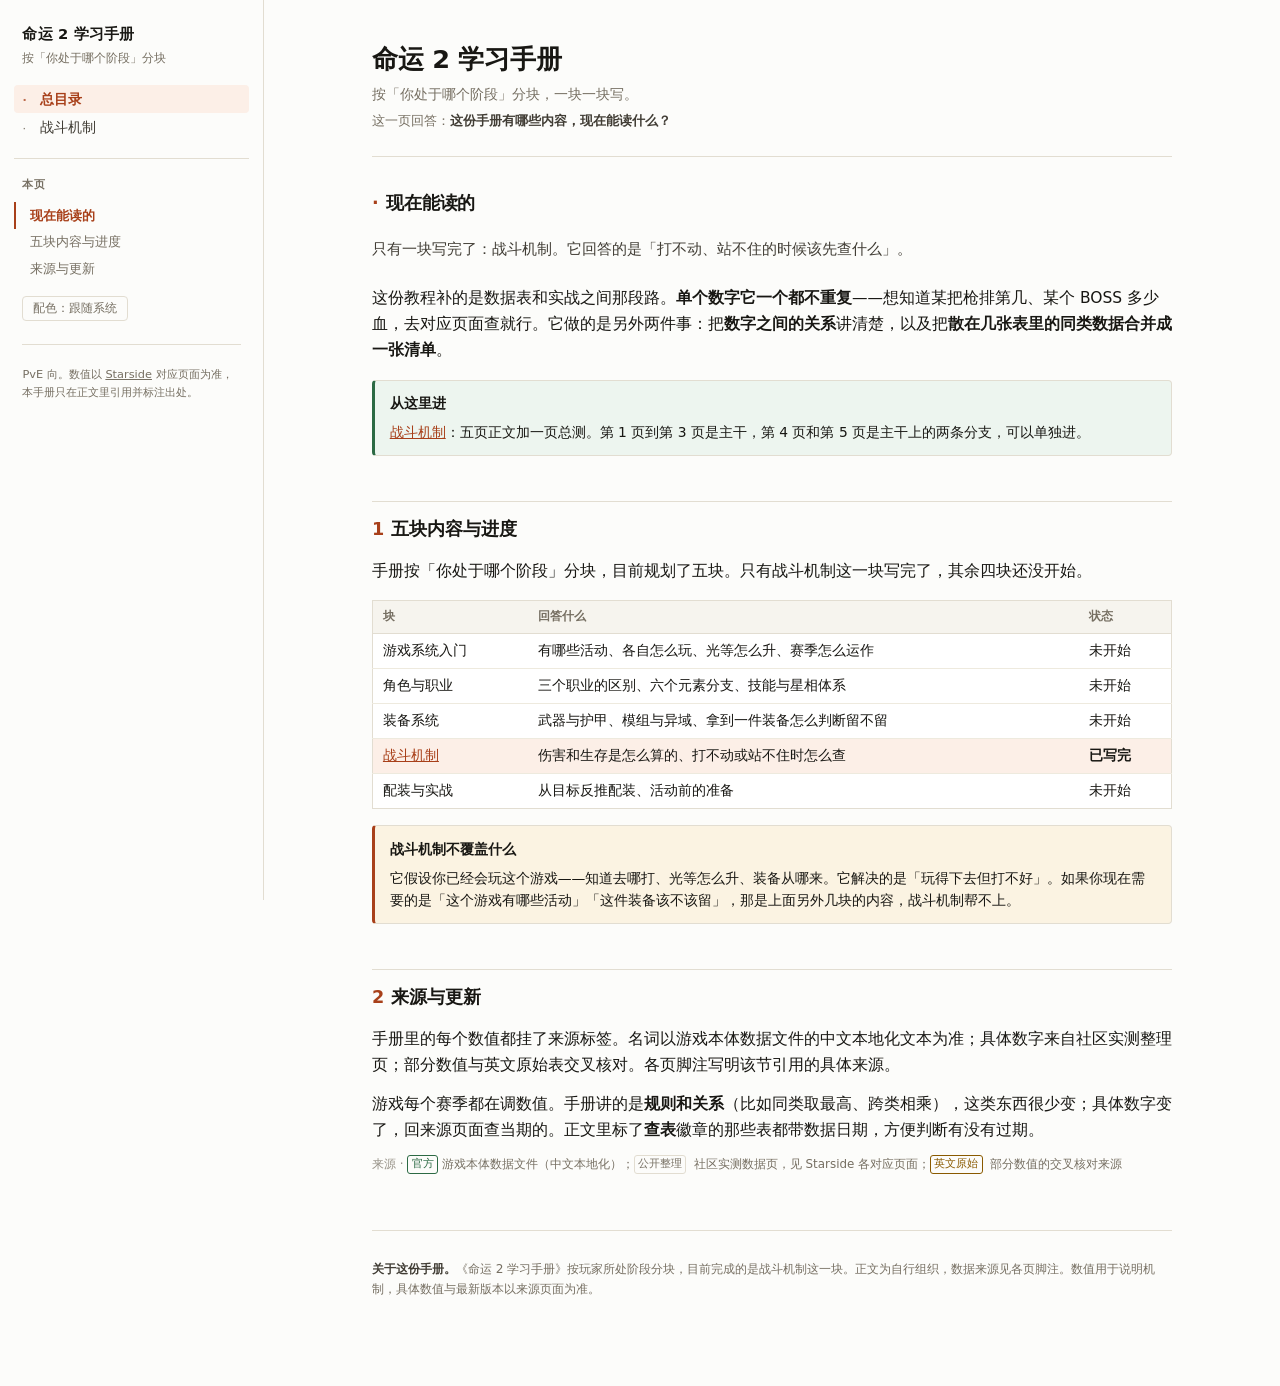
==== index.html @ 8d1170c8 "init: 命运 2 学习手册，总目录入口 + 战斗机制教程 - 机制教程/：从 d2-tools 攻略目录迁入，五页正文加一页总测 - index.html：总目录入口页，列出五块内容与进度 - R" ====
<!DOCTYPE html>
<html lang="zh-CN" data-theme="auto">
<head>
<meta charset="utf-8">
<meta name="viewport" content="width=device-width, initial-scale=1">
<title>命运 2 学习手册</title>
<meta name="description" content="《命运 2 学习手册》总目录。按「你处于哪个阶段」分成五块，目前写完的是战斗机制。PvE 向。">
<link rel="stylesheet" href="机制教程/assets/style.css">
</head>
<body data-page="home">

<button class="nav-toggle" id="navtoggle" aria-expanded="false">目录</button>

<aside id="side">
  <a class="brand" href="index.html">命运 2 学习手册</a>
  <p class="brand-sub">按「你处于哪个阶段」分块</p>

  <nav class="g-nav">
    <a href="index.html" data-key="home"><span class="k">·</span>总目录</a>
    <a href="机制教程/index.html"><span class="k">·</span>战斗机制</a>
  </nav>

  <nav class="l-nav">
    <p class="l-title">本页</p>
    <a href="#s0">现在能读的</a>
    <a href="#s1">五块内容与进度</a>
    <a href="#s2">来源与更新</a>
  </nav>

  <button class="theme-btn" id="theme">配色</button>

  <div class="side-foot">
    <p>PvE 向。数值以 <a href="https://starside.work/index.html" target="_blank" rel="noopener">Starside</a> 对应页面为准，本手册只在正文里引用并标注出处。</p>
  </div>
</aside>

<main>
<article>

<h1>命运 2 学习手册</h1>
<p class="subtitle">按「你处于哪个阶段」分块，一块一块写。</p>
<p class="page-ask">这一页回答：<b>这份手册有哪些内容，现在能读什么？</b></p>

<h2 id="s0"><span class="n">·</span>现在能读的</h2>

<p class="lead">只有一块写完了：战斗机制。它回答的是「打不动、站不住的时候该先查什么」。</p>

<p>这份教程补的是数据表和实战之间那段路。<strong>单个数字它一个都不重复</strong>——想知道某把枪排第几、某个 BOSS 多少血，去对应页面查就行。它做的是另外两件事：把<strong>数字之间的关系</strong>讲清楚，以及把<strong>散在几张表里的同类数据合并成一张清单</strong>。</p>

<div class="note ok">
  <span class="h">从这里进</span>
  <p><a href="机制教程/index.html">战斗机制</a>：五页正文加一页总测。第 1 页到第 3 页是主干，第 4 页和第 5 页是主干上的两条分支，可以单独进。</p>
</div>

<h2 id="s1"><span class="n">1</span>五块内容与进度</h2>

<p>手册按「你处于哪个阶段」分块，目前规划了五块。只有战斗机制这一块写完了，其余四块还没开始。</p>

<table>
  <thead>
    <tr><th>块</th><th>回答什么</th><th>状态</th></tr>
  </thead>
  <tbody>
    <tr><td>游戏系统入门</td><td>有哪些活动、各自怎么玩、光等怎么升、赛季怎么运作</td><td>未开始</td></tr>
    <tr><td>角色与职业</td><td>三个职业的区别、六个元素分支、技能与星相体系</td><td>未开始</td></tr>
    <tr><td>装备系统</td><td>武器与护甲、模组与异域、拿到一件装备怎么判断留不留</td><td>未开始</td></tr>
    <tr class="hi"><td><a href="机制教程/index.html">战斗机制</a></td><td>伤害和生存是怎么算的、打不动或站不住时怎么查</td><td><b>已写完</b></td></tr>
    <tr><td>配装与实战</td><td>从目标反推配装、活动前的准备</td><td>未开始</td></tr>
  </tbody>
</table>

<div class="note warn">
  <span class="h">战斗机制不覆盖什么</span>
  <p>它假设你已经会玩这个游戏——知道去哪打、光等怎么升、装备从哪来。它解决的是「玩得下去但打不好」。如果你现在需要的是「这个游戏有哪些活动」「这件装备该不该留」，那是上面另外几块的内容，战斗机制帮不上。</p>
</div>

<h2 id="s2"><span class="n">2</span>来源与更新</h2>

<p>手册里的每个数值都挂了来源标签。名词以游戏本体数据文件的中文本地化文本为准；具体数字来自社区实测整理页；部分数值与英文原始表交叉核对。各页脚注写明该节引用的具体来源。</p>

<p>游戏每个赛季都在调数值。手册讲的是<strong>规则和关系</strong>（比如同类取最高、跨类相乘），这类东西很少变；具体数字变了，回来源页面查当期的。正文里标了<strong>查表</strong>徽章的那些表都带数据日期，方便判断有没有过期。</p>

<span class="src"><span class="t m">官方</span>游戏本体数据文件（中文本地化）；<span class="t">公开整理</span> 社区实测数据页，见 Starside 各对应页面；<span class="t a">英文原始</span> 部分数值的交叉核对来源</span>

<div class="foot">
  <p><strong>关于这份手册。</strong>《命运 2 学习手册》按玩家所处阶段分块，目前完成的是战斗机制这一块。正文为自行组织，数据来源见各页脚注。数值用于说明机制，具体数值与最新版本以来源页面为准。</p>
</div>

</article>
</main>

<script src="机制教程/assets/nav.js"></script>
</body>
</html>
---- 机制教程/assets/style.css ----
/* ============================================================
   D2 机制教程 · 共享样式
   浅色工具书风，默认跟随系统配色，可手动切换。
   零外部依赖：无 web font、无 CDN、无图标库。
   ============================================================ */

:root{
  --bg:#fcfcfa;
  --panel:#ffffff;
  --fg:#181713;
  --fg2:#413d35;
  --muted:#766f62;
  --line:#e2ddd1;
  --line2:#eeeade;
  --soft:#f6f4ee;
  --accent:#a8401a;
  --accent-bg:#fcefe7;
  --ok:#2c6a44;
  --ok-bg:#edf5ef;
  --warn:#8a5a00;
  --warn-bg:#fbf3e2;
  --mark:#fdf3cd;
  --shadow:0 1px 2px rgba(24,23,19,.05);
  --side:264px;
  /* 元素色点：只做辅助识别，文字始终写出元素名 */
  --el-void:#8a5cc4;
  --el-solar:#c9641c;
  --el-arc:#3b82c4;
  --el-stasis:#3f9aa8;
  --el-strand:#4f8f3f;
  --el-prism:#a0528f;
  --el-kinetic:#8a8378;
  --el-dual:#7a7f8a;
}

:root[data-theme="dark"]{
  --bg:#121211;
  --panel:#191917;
  --fg:#e9e5db;
  --fg2:#c9c3b6;
  --muted:#948c7e;
  --line:#2c2925;
  --line2:#232120;
  --soft:#1e1d1a;
  --accent:#ec8a5c;
  --accent-bg:#2a1c14;
  --ok:#7cba94;
  --ok-bg:#16231b;
  --warn:#d8ab5c;
  --warn-bg:#241d10;
  --mark:#3a3117;
  --shadow:none;
  --el-void:#b18ae0;
  --el-solar:#e08a48;
  --el-arc:#6aa9e0;
  --el-stasis:#6cc0cc;
  --el-strand:#8cc274;
  --el-prism:#cf86bd;
  --el-kinetic:#a8a094;
  --el-dual:#9aa0ac;
}

@media (prefers-color-scheme:dark){
  :root[data-theme="auto"]{
    --bg:#121211;
    --panel:#191917;
    --fg:#e9e5db;
    --fg2:#c9c3b6;
    --muted:#948c7e;
    --line:#2c2925;
    --line2:#232120;
    --soft:#1e1d1a;
    --accent:#ec8a5c;
    --accent-bg:#2a1c14;
    --ok:#7cba94;
    --ok-bg:#16231b;
    --warn:#d8ab5c;
    --warn-bg:#241d10;
    --mark:#3a3117;
    --shadow:none;
    --el-void:#b18ae0;
    --el-solar:#e08a48;
    --el-arc:#6aa9e0;
    --el-stasis:#6cc0cc;
    --el-strand:#8cc274;
    --el-prism:#cf86bd;
    --el-kinetic:#a8a094;
    --el-dual:#9aa0ac;
  }
}

*{box-sizing:border-box}

html{
  scroll-behavior:smooth;
  scroll-padding-top:1.4rem;
  /* 关掉手机横屏时的自动放大，否则字号和布局会跟着跳 */
  -webkit-text-size-adjust:100%;
  text-size-adjust:100%;
}

body{
  margin:0;
  background:var(--bg);
  color:var(--fg);
  font:15.5px/1.68 -apple-system,BlinkMacSystemFont,"PingFang SC","Hiragino Sans GB",
       "Microsoft YaHei","Noto Sans CJK SC",system-ui,sans-serif;
  display:flex;
  align-items:flex-start;
  -webkit-font-smoothing:antialiased;
}

/* ============================================================
   侧栏
   ============================================================ */

aside{
  flex:0 0 var(--side);
  width:var(--side);
  height:100vh;
  position:sticky;
  top:0;
  overflow-y:auto;
  overscroll-behavior:contain;
  border-right:1px solid var(--line);
  padding:1.4rem .9rem 2.5rem;
  background:var(--bg);
}

.brand{
  display:block;
  font-weight:700;
  font-size:.92rem;
  letter-spacing:.01em;
  margin:0 0 .18rem .5rem;
  color:var(--fg);
  text-decoration:none;
}
.brand:hover{color:var(--accent)}
.brand-sub{
  font-size:.72rem;
  color:var(--muted);
  margin:0 0 1.1rem .5rem;
  line-height:1.5;
}

/* --- 全局页导航 --- */
.g-nav{
  margin:0 0 1.1rem;
  padding:0 0 1rem;
  border-bottom:1px solid var(--line);
}
.g-nav a{
  display:flex;
  align-items:baseline;
  gap:.5rem;
  padding:.3rem .5rem;
  border-radius:4px;
  color:var(--fg2);
  text-decoration:none;
  font-size:.845rem;
  line-height:1.4;
}
.g-nav a .k{
  flex:0 0 auto;
  font-size:.7rem;
  color:var(--muted);
  font-variant-numeric:tabular-nums;
  min-width:.9em;
}
.g-nav a:hover{background:var(--soft);color:var(--fg)}
.g-nav a.on{background:var(--accent-bg);color:var(--accent);font-weight:600}
.g-nav a.on .k{color:var(--accent);opacity:.75}

/* --- 当前页锚点 --- */
.l-nav{margin:0}
.l-nav .l-title{
  font-size:.7rem;
  letter-spacing:.09em;
  color:var(--muted);
  font-weight:600;
  margin:0 .5rem .45rem;
}
.l-nav a{
  display:block;
  padding:.26rem .5rem .26rem .85rem;
  border-left:2px solid transparent;
  color:var(--muted);
  text-decoration:none;
  font-size:.8rem;
  line-height:1.42;
}
.l-nav a:hover{color:var(--fg);background:var(--soft)}
.l-nav a.on{
  color:var(--accent);
  border-left-color:var(--accent);
  font-weight:600;
}

.side-foot{
  margin:1.4rem .5rem 0;
  padding-top:.9rem;
  border-top:1px solid var(--line);
  font-size:.71rem;
  color:var(--muted);
  line-height:1.65;
}
.side-foot p{margin:.35rem 0}
.side-foot a{color:var(--muted)}
.side-foot a:hover{color:var(--accent)}

.theme-btn{
  margin:.9rem .5rem 0;
  background:none;
  border:1px solid var(--line);
  color:var(--muted);
  border-radius:4px;
  padding:.25rem .6rem;
  font-size:.73rem;
  cursor:pointer;
  font-family:inherit;
}
.theme-btn:hover{color:var(--fg);border-color:var(--muted)}

/* 移动端抽屉按钮 */
.nav-toggle{
  display:none;
  position:fixed;
  top:.7rem;
  left:.7rem;
  z-index:30;
  background:var(--panel);
  border:1px solid var(--line);
  border-radius:4px;
  color:var(--fg2);
  padding:.32rem .7rem;
  font-size:.8rem;
  font-family:inherit;
  cursor:pointer;
  box-shadow:var(--shadow);
}

/* ============================================================
   正文
   ============================================================ */

main{
  flex:1 1 auto;
  min-width:0;
  padding:2.6rem 3rem 5rem;
}
article{max-width:800px;margin:0 auto}

h1{
  font-size:1.6rem;
  line-height:1.35;
  margin:0 0 .45rem;
  letter-spacing:-.01em;
}
.subtitle{
  color:var(--muted);
  font-size:.9rem;
  margin:0 0 .2rem;
  line-height:1.6;
}
.page-ask{
  font-size:.82rem;
  color:var(--muted);
  margin:0 0 2rem;
  padding-bottom:1.5rem;
  border-bottom:1px solid var(--line);
}
.page-ask b{color:var(--fg2);font-weight:600}

/* 正文里的开场段：比正文稍大、稍深，用来交代这一页在讲什么 */
.lead{
  font-size:.95rem;
  color:var(--fg2);
  line-height:1.75;
  margin:1.1rem 0 1.4rem;
}

h2{
  font-size:1.1rem;
  margin:2.8rem 0 .8rem;
  padding-top:.85rem;
  border-top:1px solid var(--line);
  letter-spacing:-.005em;
}
h2:first-of-type{border-top:0;padding-top:0;margin-top:1.6rem}
h2 .n{
  color:var(--accent);
  font-variant-numeric:tabular-nums;
  margin-right:.45rem;
}
h3{font-size:.95rem;margin:1.6rem 0 .45rem}

p{margin:.8rem 0}
ul,ol{padding-left:1.3rem;margin:.8rem 0}
li{margin:.28rem 0}
strong{font-weight:650}
em{font-style:normal;background:var(--mark);padding:0 .15em;border-radius:2px}

code{
  background:var(--soft);
  border-radius:3px;
  padding:.08em .35em;
  font-size:.87em;
  font-family:ui-monospace,SFMono-Regular,"SF Mono",Menlo,Consolas,monospace;
}
a{color:var(--accent)}
a:hover{text-decoration-thickness:2px}

/* --- 一句话结论 --- */
.oneline{
  background:var(--accent-bg);
  border-left:3px solid var(--accent);
  padding:.7rem .95rem;
  margin:1rem 0;
  border-radius:0 4px 4px 0;
}
.oneline p{margin:0}
.oneline .tag{
  display:block;
  font-size:.68rem;
  letter-spacing:.1em;
  color:var(--accent);
  font-weight:700;
  margin-bottom:.22rem;
}

/* --- 表格 --- */
table{
  width:100%;
  border-collapse:collapse;
  margin:1rem 0;
  font-size:.855rem;
  background:var(--panel);
  border:1px solid var(--line);
}
th,td{
  padding:.42rem .62rem;
  text-align:left;
  border-bottom:1px solid var(--line2);
  vertical-align:top;
  line-height:1.5;
}
thead th{
  font-weight:600;
  background:var(--soft);
  font-size:.775rem;
  color:var(--muted);
  border-bottom:1px solid var(--line);
  white-space:nowrap;
}
tbody tr:last-child td{border-bottom:0}
td.num,th.num{font-variant-numeric:tabular-nums;white-space:nowrap;text-align:right}
tbody tr.hi td{background:var(--accent-bg)}
table caption{
  caption-side:top;
  text-align:left;
  font-size:.76rem;
  color:var(--muted);
  padding:0 0 .35rem;
}
.tbl-wrap{overflow-x:auto;margin:1rem 0}
.tbl-wrap table{margin:0;min-width:100%}

/* --- 表内通用零件：类别徽章、来源标签、俗称、时长、小字 --- */
/* 这套零件在所有表里长一个样，不限于查表；查表专属的只有 caption 与分组行。 */
/* --- 查表：会随版本过期的数据表，标数据日期 --- */
table.lookup caption{
  caption-side:top;
  text-align:left;
  font-size:.73rem;
  color:var(--muted);
  padding:0 .1rem .45rem;
  line-height:1.5;
}
table.lookup caption b{
  display:inline-block;
  border:1px solid var(--line);
  border-radius:3px;
  padding:0 .35em;
  margin-right:.45em;
  font-size:.7rem;
  font-weight:600;
  color:var(--fg2);
  vertical-align:1px;
}
table.lookup tr.grp td{
  padding:.3rem .62rem;
  background:var(--soft);
  border-top:1px solid var(--line);
  border-bottom:1px solid var(--line);
  font-size:.74rem;
  font-weight:600;
  color:var(--fg2);
}
table.lookup tbody tr.grp:first-child td{border-top:0}
table .sub{
  display:block;
  margin-top:.1rem;
  font-size:.7rem;
  font-weight:400;
  color:var(--muted);
  line-height:1.45;
}
table .b{
  display:inline-block;
  margin-left:.4em;
  padding:0 .32em;
  border:1px solid var(--line);
  border-radius:3px;
  font-size:.66rem;
  font-weight:400;
  color:var(--muted);
  vertical-align:1px;
  white-space:nowrap;
}
table .b.one{color:var(--accent);border-color:var(--accent)}
table .b.mul{color:var(--ok);border-color:var(--ok)}
table .b.unk{color:var(--muted);border-style:dashed}
/* 徽章单独占一格时（类别列）不需要左边距 */
table td>.b:first-child{margin-left:0}
/* 玩家俗称：放在正式名称后面，检索时按俗称找也能对得上 */
table .aka{
  margin-left:.3em;
  font-size:.7rem;
  font-weight:400;
  color:var(--muted);
}
/* 来源标签：职业 / 元素 / 位置，放在名称下面的小字最前面 */
table .tg{
  display:inline-block;
  margin-right:.3em;
  padding:0 .34em;
  border:1px solid var(--line);
  border-radius:3px;
  font-size:.66rem;
  line-height:1.5;
  color:var(--fg2);
  white-space:nowrap;
}
table .tg i{
  display:inline-block;
  width:6px;
  height:6px;
  margin-right:.3em;
  border-radius:50%;
  vertical-align:1px;
}
.el-void{background:var(--el-void)}
.el-solar{background:var(--el-solar)}
.el-arc{background:var(--el-arc)}
.el-stasis{background:var(--el-stasis)}
.el-strand{background:var(--el-strand)}
.el-prism{background:var(--el-prism)}
.el-kinetic{background:var(--el-kinetic)}
.el-dual{background:var(--el-dual)}
/* 时长：清单每行都从它开头，扫一列就能比出生效时间 */
table .dur{color:var(--fg2);font-weight:600;}
/* 二级分组：一级组内再按职业或来源类型分开 */
table.lookup tr.grp2 td{
  padding:.28rem .62rem .28rem 1.05rem;
  background:transparent;
  border-top:1px solid var(--line2);
  font-size:.71rem;
  font-weight:600;
  color:var(--fg2);
}
table.lookup tr.grp2 td::before{content:"▸ ";color:var(--accent);opacity:.65}
/* 生存手段清单用同一套方框标手段类型 */
table .b.dr{color:var(--accent);border-color:var(--accent)}
table .b.hp{color:var(--ok);border-color:var(--ok)}
table .b.sh{color:var(--warn);border-color:var(--warn)}
table .b.at{color:var(--muted);border-color:var(--muted)}
/* 侧栏里标出哪几节是查表 */
.l-nav a.chk{color:var(--fg2)}
.l-nav a.chk::after{
  content:"查";
  display:inline-block;
  margin-left:.4em;
  padding:0 .28em;
  border:1px solid var(--line);
  border-radius:3px;
  font-size:.64rem;
  color:var(--muted);
  vertical-align:1px;
}

/* --- 条形图（纯 CSS） --- */
.bar{
  height:9px;
  background:var(--soft);
  border-radius:3px;
  overflow:hidden;
  min-width:70px;
}
.bar>span{
  display:block;
  height:100%;
  width:calc(var(--v, 0) * 100%);
  background:var(--accent);
}
.bar.mute>span{background:var(--muted)}

/* --- 内联 SVG 图 --- */
figure{margin:1.2rem 0}
figure svg{
  display:block;
  width:100%;
  height:auto;
  overflow:visible;
  color:var(--fg2);
}
figure svg .axis{stroke:currentColor;stroke-width:1;opacity:.35}
figure svg .grid{stroke:currentColor;stroke-width:1;opacity:.22;stroke-dasharray:3 3}
figure svg .curve{fill:none;stroke:var(--accent);stroke-width:2}
figure svg .curve-2{fill:none;stroke:var(--muted);stroke-width:2;stroke-dasharray:5 4}
figure svg .dot{fill:var(--accent)}
figure svg .dot-2{fill:var(--muted)}
figure svg text{fill:var(--muted);font-size:11px;font-variant-numeric:tabular-nums}
figure svg text.on{fill:var(--accent);font-weight:600}
figure svg .zone{fill:currentColor;opacity:.05}
/* 横向条形图：bar-bg 是槽，bar-fill 是填充，.mid/.low 用透明度分档 */
figure svg .bar-bg{fill:currentColor;opacity:.09}
figure svg .bar-fill{fill:var(--accent)}
figure svg .bar-fill.mid{opacity:.62}
figure svg .bar-fill.low{opacity:.36}
figcaption{
  font-size:.76rem;
  color:var(--muted);
  margin-top:.45rem;
  line-height:1.55;
}

/* --- 提示块 --- */
.note{
  border:1px solid var(--line);
  background:var(--panel);
  border-radius:4px;
  padding:.72rem .92rem;
  margin:1.05rem 0;
  font-size:.865rem;
  line-height:1.62;
}
.note .h{font-weight:650;display:block;margin-bottom:.18rem}
.note p{margin:.4rem 0}
.note p:first-child{margin-top:0}
.note p:last-child{margin-bottom:0}
.note.warn{border-left:3px solid var(--accent);background:var(--warn-bg)}
.note.ok{border-left:3px solid var(--ok);background:var(--ok-bg)}

/* --- 来源标签 --- */
.src{
  display:block;
  font-size:.745rem;
  color:var(--muted);
  margin:.5rem 0 0;
  line-height:1.55;
}
.src::before{content:"来源 · ";opacity:.75}
.src .t{
  display:inline-block;
  font-size:.68rem;
  border:1px solid var(--line);
  border-radius:3px;
  padding:0 .3em;
  margin-right:.35em;
  color:var(--muted);
  vertical-align:1px;
}
.src .t.m{color:var(--ok);border-color:var(--ok)}
.src .t.a{color:var(--warn);border-color:var(--warn)}

/* --- 深度折叠：正文给结论，展开给推导 --- */
details.deep{
  margin:1rem 0;
  border-left:2px solid var(--line);
  padding-left:.95rem;
}
details.deep>summary{
  cursor:pointer;
  list-style:none;
  font-size:.845rem;
  color:var(--muted);
  line-height:1.55;
}
details.deep>summary::-webkit-details-marker{display:none}
details.deep>summary::before{content:"▸ ";color:var(--accent);font-weight:700}
details.deep[open]>summary::before{content:"▾ "}
details.deep>summary:hover{color:var(--fg2)}
details.deep[open]>summary{color:var(--fg2);font-weight:600;margin-bottom:.5rem}
details.deep>*:not(summary){font-size:.9rem}

/* --- 每页自测 --- */
.quiz-head{
  font-size:.8rem;
  color:var(--muted);
  margin:1.2rem 0 .5rem;
}
details.quiz{
  border:1px solid var(--line);
  border-radius:4px;
  background:var(--panel);
  padding:.6rem .85rem;
  margin:.5rem 0;
}
details.quiz>summary{
  cursor:pointer;
  list-style:none;
  font-size:.875rem;
  font-weight:600;
  line-height:1.55;
}
details.quiz>summary::-webkit-details-marker{display:none}
details.quiz>summary::before{
  content:"Q ";
  color:var(--accent);
  font-weight:700;
}
details.quiz[open]>summary{
  margin-bottom:.5rem;
  padding-bottom:.5rem;
  border-bottom:1px solid var(--line);
}
details.quiz .ans{font-size:.865rem;line-height:1.65}
details.quiz .ans p:first-child{margin-top:0}
details.quiz .ans .back{
  color:var(--muted);
  font-size:.79rem;
  margin-bottom:0;
}

/* --- 步骤序列 --- */
.steps{
  list-style:none;
  padding:0;
  margin:1rem 0;
  counter-reset:step;
}
.steps>li{
  position:relative;
  padding-left:2rem;
  margin:.5rem 0;
  counter-increment:step;
}
.steps>li::before{
  content:counter(step);
  position:absolute;
  left:0;
  top:.15rem;
  width:1.35rem;
  height:1.35rem;
  border-radius:50%;
  background:var(--soft);
  color:var(--muted);
  font-size:.72rem;
  font-weight:700;
  display:flex;
  align-items:center;
  justify-content:center;
  font-variant-numeric:tabular-nums;
}

/* --- 上一页 / 下一页 --- */
.pager{
  display:flex;
  justify-content:space-between;
  gap:1rem;
  margin:3.5rem 0 0;
  padding-top:1.3rem;
  border-top:1px solid var(--line);
  font-size:.85rem;
}
.pager a{
  color:var(--accent);
  text-decoration:none;
  line-height:1.5;
}
.pager a:hover{text-decoration:underline}
.pager .dir{
  display:block;
  font-size:.7rem;
  color:var(--muted);
  letter-spacing:.06em;
}
.pager .next{text-align:right;margin-left:auto}

/* --- 页脚 --- */
.foot{
  max-width:800px;
  margin:3.5rem auto 0;
  padding-top:1.3rem;
  border-top:1px solid var(--line);
  font-size:.76rem;
  color:var(--muted);
  line-height:1.68;
}
.foot p{margin:.4rem 0}
.foot strong{color:var(--fg2)}

/* ============================================================
   响应式
   ============================================================ */

@media (max-width:900px){
  body{display:block}
  .nav-toggle{display:block}
  aside{
    position:fixed;
    top:0;
    left:0;
    z-index:20;
    width:min(84vw,300px);
    flex:none;
    height:100vh;
    transform:translateX(-102%);
    transition:transform .18s ease;
    border-right:1px solid var(--line);
    box-shadow:0 0 0 100vmax rgba(0,0,0,0);
    padding-top:3.2rem;
  }
  aside.open{
    transform:translateX(0);
    box-shadow:0 0 0 100vmax rgba(0,0,0,.28);
  }
  main{padding:3.4rem 1.15rem 4rem}
  h1{font-size:1.32rem}
  h2{font-size:1.03rem}
  article{max-width:none}
  .foot{max-width:none}
  .g-nav a{font-size:.82rem}
  .l-nav a{font-size:.79rem}
}

@media (max-width:420px){
  body{font-size:15px}
  table{font-size:.82rem}
  th,td{padding:.38rem .5rem}
  table.lookup th,table.lookup td{padding:.4rem .45rem}
  table.lookup tr.grp td{padding:.28rem .45rem}
  table .sub{font-size:.67rem}
  /* 窄屏把俗称与来源标签抬回 11px 上下，手机上才看得清 */
  table .aka{font-size:.75rem}
  table .tg{font-size:.72rem}
}

@media print{
  aside,.nav-toggle,.pager{display:none}
  body{display:block}
  main{padding:0}
  details{display:block}
  details>summary{display:none}
}
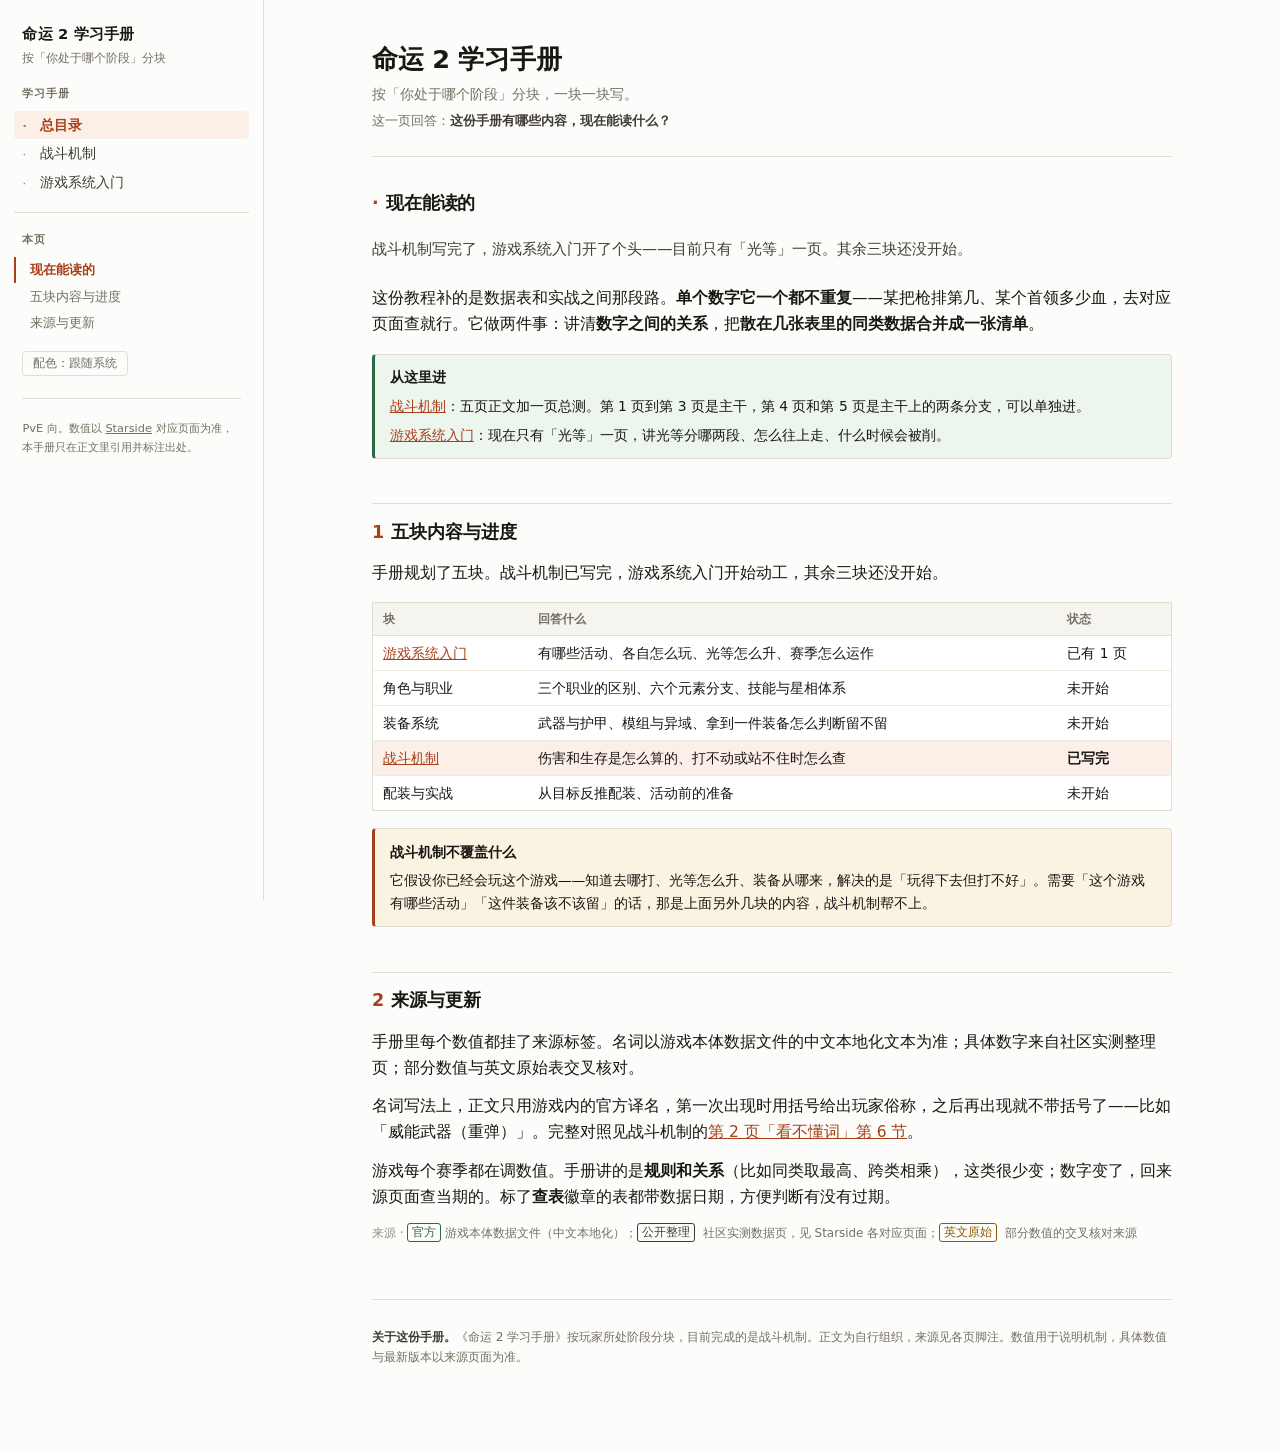
==== commit 371c098e: "feat: 新增「游戏系统入门」块，光等一页；全站导航与版式统一 - 系统入门/：新块，含块首页与「光等」一页，讲光等分段、提升路径、压光 - 机制教程/：七页统一 data-block/data-p" ====
--- a/index.html
+++ b/index.html
@@ -4,10 +4,10 @@
 <meta charset="utf-8">
 <meta name="viewport" content="width=device-width, initial-scale=1">
 <title>命运 2 学习手册</title>
-<meta name="description" content="《命运 2 学习手册》总目录。按「你处于哪个阶段」分成五块，目前写完的是战斗机制。PvE 向。">
+<meta name="description" content="《命运 2 学习手册》总目录。按「你处于哪个阶段」分成五块，战斗机制已写完，游戏系统入门已有光等一页。PvE 向。">
 <link rel="stylesheet" href="机制教程/assets/style.css">
 </head>
-<body data-page="home">
+<body data-block="home">
 
 <button class="nav-toggle" id="navtoggle" aria-expanded="false">目录</button>
 
@@ -16,12 +16,14 @@
   <p class="brand-sub">按「你处于哪个阶段」分块</p>
 
   <nav class="g-nav">
+    <p class="nav-title">学习手册</p>
     <a href="index.html" data-key="home"><span class="k">·</span>总目录</a>
-    <a href="机制教程/index.html"><span class="k">·</span>战斗机制</a>
+    <a href="机制教程/index.html" data-key="mechanics"><span class="k">·</span>战斗机制</a>
+    <a href="系统入门/index.html" data-key="systems"><span class="k">·</span>游戏系统入门</a>
   </nav>
 
   <nav class="l-nav">
-    <p class="l-title">本页</p>
+    <p class="nav-title">本页</p>
     <a href="#s0">现在能读的</a>
     <a href="#s1">五块内容与进度</a>
     <a href="#s2">来源与更新</a>
@@ -43,25 +45,26 @@
 
 <h2 id="s0"><span class="n">·</span>现在能读的</h2>
 
-<p class="lead">只有一块写完了：战斗机制。它回答的是「打不动、站不住的时候该先查什么」。</p>
+<p class="lead">战斗机制写完了，游戏系统入门开了个头——目前只有「光等」一页。其余三块还没开始。</p>
 
-<p>这份教程补的是数据表和实战之间那段路。<strong>单个数字它一个都不重复</strong>——想知道某把枪排第几、某个 BOSS 多少血，去对应页面查就行。它做的是另外两件事：把<strong>数字之间的关系</strong>讲清楚，以及把<strong>散在几张表里的同类数据合并成一张清单</strong>。</p>
+<p>这份教程补的是数据表和实战之间那段路。<strong>单个数字它一个都不重复</strong>——某把枪排第几、某个首领多少血，去对应页面查就行。它做两件事：讲清<strong>数字之间的关系</strong>，把<strong>散在几张表里的同类数据合并成一张清单</strong>。</p>
 
 <div class="note ok">
   <span class="h">从这里进</span>
   <p><a href="机制教程/index.html">战斗机制</a>：五页正文加一页总测。第 1 页到第 3 页是主干，第 4 页和第 5 页是主干上的两条分支，可以单独进。</p>
+  <p><a href="系统入门/index.html">游戏系统入门</a>：现在只有「光等」一页，讲光等分哪两段、怎么往上走、什么时候会被削。</p>
 </div>
 
 <h2 id="s1"><span class="n">1</span>五块内容与进度</h2>
 
-<p>手册按「你处于哪个阶段」分块，目前规划了五块。只有战斗机制这一块写完了，其余四块还没开始。</p>
+<p>手册规划了五块。战斗机制已写完，游戏系统入门开始动工，其余三块还没开始。</p>
 
 <table>
   <thead>
-    <tr><th>块</th><th>回答什么</th><th>状态</th></tr>
+    <tr><th class="row-col">块</th><th>回答什么</th><th class="state-col">状态</th></tr>
   </thead>
   <tbody>
-    <tr><td>游戏系统入门</td><td>有哪些活动、各自怎么玩、光等怎么升、赛季怎么运作</td><td>未开始</td></tr>
+    <tr><td><a href="系统入门/index.html">游戏系统入门</a></td><td>有哪些活动、各自怎么玩、光等怎么升、赛季怎么运作</td><td>已有 1 页</td></tr>
     <tr><td>角色与职业</td><td>三个职业的区别、六个元素分支、技能与星相体系</td><td>未开始</td></tr>
     <tr><td>装备系统</td><td>武器与护甲、模组与异域、拿到一件装备怎么判断留不留</td><td>未开始</td></tr>
     <tr class="hi"><td><a href="机制教程/index.html">战斗机制</a></td><td>伤害和生存是怎么算的、打不动或站不住时怎么查</td><td><b>已写完</b></td></tr>
@@ -71,19 +74,21 @@
 
 <div class="note warn">
   <span class="h">战斗机制不覆盖什么</span>
-  <p>它假设你已经会玩这个游戏——知道去哪打、光等怎么升、装备从哪来。它解决的是「玩得下去但打不好」。如果你现在需要的是「这个游戏有哪些活动」「这件装备该不该留」，那是上面另外几块的内容，战斗机制帮不上。</p>
+  <p>它假设你已经会玩这个游戏——知道去哪打、光等怎么升、装备从哪来，解决的是「玩得下去但打不好」。需要「这个游戏有哪些活动」「这件装备该不该留」的话，那是上面另外几块的内容，战斗机制帮不上。</p>
 </div>
 
 <h2 id="s2"><span class="n">2</span>来源与更新</h2>
 
-<p>手册里的每个数值都挂了来源标签。名词以游戏本体数据文件的中文本地化文本为准；具体数字来自社区实测整理页；部分数值与英文原始表交叉核对。各页脚注写明该节引用的具体来源。</p>
+<p>手册里每个数值都挂了来源标签。名词以游戏本体数据文件的中文本地化文本为准；具体数字来自社区实测整理页；部分数值与英文原始表交叉核对。</p>
 
-<p>游戏每个赛季都在调数值。手册讲的是<strong>规则和关系</strong>（比如同类取最高、跨类相乘），这类东西很少变；具体数字变了，回来源页面查当期的。正文里标了<strong>查表</strong>徽章的那些表都带数据日期，方便判断有没有过期。</p>
+<p>名词写法上，正文只用游戏内的官方译名，第一次出现时用括号给出玩家俗称，之后再出现就不带括号了——比如「威能武器（重弹）」。完整对照见战斗机制的<a href="机制教程/terms.html#s6">第 2 页「看不懂词」第 6 节</a>。</p>
+
+<p>游戏每个赛季都在调数值。手册讲的是<strong>规则和关系</strong>（比如同类取最高、跨类相乘），这类很少变；数字变了，回来源页面查当期的。标了<strong>查表</strong>徽章的表都带数据日期，方便判断有没有过期。</p>
 
 <span class="src"><span class="t m">官方</span>游戏本体数据文件（中文本地化）；<span class="t">公开整理</span> 社区实测数据页，见 Starside 各对应页面；<span class="t a">英文原始</span> 部分数值的交叉核对来源</span>
 
 <div class="foot">
-  <p><strong>关于这份手册。</strong>《命运 2 学习手册》按玩家所处阶段分块，目前完成的是战斗机制这一块。正文为自行组织，数据来源见各页脚注。数值用于说明机制，具体数值与最新版本以来源页面为准。</p>
+  <p><strong>关于这份手册。</strong>《命运 2 学习手册》按玩家所处阶段分块，目前完成的是战斗机制。正文为自行组织，来源见各页脚注。数值用于说明机制，具体数值与最新版本以来源页面为准。</p>
 </div>
 
 </article>
--- a/机制教程/assets/style.css
+++ b/机制教程/assets/style.css
@@ -144,13 +144,17 @@
   line-height:1.5;
 }
 
-/* --- 全局页导航 --- */
-.g-nav{
+/* --- 侧栏导航：一套外观，两处用 --- */
+/* .g-nav 装学习手册的块（总目录、战斗机制……），每个页面侧栏顶部都有，靠它跨块跳转；
+   .c-nav 装当前这一块自己的页，只有教程页面才有。两者长得一样，靠标题区分。 */
+.g-nav,
+.c-nav{
   margin:0 0 1.1rem;
   padding:0 0 1rem;
   border-bottom:1px solid var(--line);
 }
-.g-nav a{
+.g-nav a,
+.c-nav a{
   display:flex;
   align-items:baseline;
   gap:.5rem;
@@ -161,26 +165,32 @@
   font-size:.845rem;
   line-height:1.4;
 }
-.g-nav a .k{
+.g-nav a .k,
+.c-nav a .k{
   flex:0 0 auto;
   font-size:.7rem;
   color:var(--muted);
   font-variant-numeric:tabular-nums;
   min-width:.9em;
 }
-.g-nav a:hover{background:var(--soft);color:var(--fg)}
-.g-nav a.on{background:var(--accent-bg);color:var(--accent);font-weight:600}
-.g-nav a.on .k{color:var(--accent);opacity:.75}
+.g-nav a:hover,
+.c-nav a:hover{background:var(--soft);color:var(--fg)}
+.g-nav a.on,
+.c-nav a.on{background:var(--accent-bg);color:var(--accent);font-weight:600}
+.g-nav a.on .k,
+.c-nav a.on .k{color:var(--accent);opacity:.75}
+
+/* --- 侧栏小标题：分块用 --- */
+.nav-title{
+  font-size:.7rem;
+  letter-spacing:.09em;
+  color:var(--muted);
+  font-weight:600;
+  margin:0 .5rem .45rem;
+}
 
 /* --- 当前页锚点 --- */
 .l-nav{margin:0}
-.l-nav .l-title{
-  font-size:.7rem;
-  letter-spacing:.09em;
-  color:var(--muted);
-  font-weight:600;
-  margin:0 .5rem .45rem;
-}
 .l-nav a{
   display:block;
   padding:.26rem .5rem .26rem .85rem;
@@ -368,6 +378,48 @@
 
 /* --- 表内通用零件：类别徽章、来源标签、俗称、时长、小字 --- */
 /* 这套零件在所有表里长一个样，不限于查表；查表专属的只有 caption 与分组行。 */
+
+/* --- 标签：全站唯一，一个外观 --- */
+/* 边框、圆角、内边距、字号只写一份；颜色交给修饰类，边框用 currentColor 跟着字色走，
+   所以修饰类只需要改一个属性。字号用固定值：标签多半嵌在小字行里，跟着周围文字缩放会掉到 9.5px
+   以下读不清，一个值才能让表格、小字行、正文里的 512 处标签长得完全一样。
+   .pill 是正式类名；.b / .t / table .tg / caption b 是待淘汰的旧名，暂时并列在这组里共用外观。 */
+.pill,
+.b,
+table .tg,
+.src .t,
+.t,
+table.lookup caption b{
+  display:inline-block;
+  padding:0 .34em;
+  border:1px solid currentColor;
+  border-radius:3px;
+  font-size:.72rem;
+  line-height:1.5;
+  vertical-align:1px;
+  white-space:nowrap;
+  color:var(--fg2);
+}
+/* 类别标签：乘区、手段两条维度共用一组颜色 */
+.pill--accent,
+.b.one,
+.b.dr{color:var(--accent)}
+.pill--ok,
+.b.mul,
+.b.hp{color:var(--ok)}
+.pill--warn,
+.b.sh{color:var(--warn)}
+.pill--muted,
+.b.at{color:var(--muted)}
+/* 来源可靠性 */
+.t.m{color:var(--ok)}
+.t.a{color:var(--warn)}
+/* 位置微调：跟在名称后面、连续排列；第 2 步随类名一起归到 .pill 的语境规则 */
+.b{margin-left:.4em}
+table .tg{margin-right:.3em}
+.src .t{margin-right:.35em}
+table.lookup caption b{margin-right:.45em}
+
 /* --- 查表：会随版本过期的数据表，标数据日期 --- */
 table.lookup caption{
   caption-side:top;
@@ -376,17 +428,6 @@
   color:var(--muted);
   padding:0 .1rem .45rem;
   line-height:1.5;
-}
-table.lookup caption b{
-  display:inline-block;
-  border:1px solid var(--line);
-  border-radius:3px;
-  padding:0 .35em;
-  margin-right:.45em;
-  font-size:.7rem;
-  font-weight:600;
-  color:var(--fg2);
-  vertical-align:1px;
 }
 table.lookup tr.grp td{
   padding:.3rem .62rem;
@@ -406,42 +447,18 @@
   color:var(--muted);
   line-height:1.45;
 }
-table .b{
-  display:inline-block;
-  margin-left:.4em;
-  padding:0 .32em;
-  border:1px solid var(--line);
-  border-radius:3px;
-  font-size:.66rem;
-  font-weight:400;
-  color:var(--muted);
-  vertical-align:1px;
-  white-space:nowrap;
-}
-table .b.one{color:var(--accent);border-color:var(--accent)}
-table .b.mul{color:var(--ok);border-color:var(--ok)}
-table .b.unk{color:var(--muted);border-style:dashed}
 /* 徽章单独占一格时（类别列）不需要左边距 */
 table td>.b:first-child{margin-left:0}
-/* 玩家俗称：放在正式名称后面，检索时按俗称找也能对得上 */
+/* 玩家俗称：放在正式名称后面，检索时按俗称找也能对得上。
+   整个俗称当成一个词，别在括号中间断开——「（莫比乌斯）」拆成两行就认不出来了。 */
 table .aka{
   margin-left:.3em;
   font-size:.7rem;
   font-weight:400;
   color:var(--muted);
-}
-/* 来源标签：职业 / 元素 / 位置，放在名称下面的小字最前面 */
-table .tg{
-  display:inline-block;
-  margin-right:.3em;
-  padding:0 .34em;
-  border:1px solid var(--line);
-  border-radius:3px;
-  font-size:.66rem;
-  line-height:1.5;
-  color:var(--fg2);
   white-space:nowrap;
 }
+/* 元素色点：放在标签内，配合标签文字一起读 */
 table .tg i{
   display:inline-block;
   width:6px;
@@ -460,6 +477,18 @@
 .el-dual{background:var(--el-dual)}
 /* 时长：清单每行都从它开头，扫一列就能比出生效时间 */
 table .dur{color:var(--fg2);font-weight:600;}
+/* 时长这一列留一个下限（约六个字）：短值要像「6 秒」一样占满一行，
+   不然「随超能持续」会被挤成「随超能持 / 续」，扫这一列时多出一个孤字。
+   超长的值（如 30 秒（超能 200 时 40 秒））照常折行，所以这里只设下限、不禁止折行。 */
+table.lookup thead th.dur-col{min-width:5.2rem}
+/* 状态列同样留个下限（约三个字）：「已写完 / 未开始」被挤成两行的话，
+   这一列就没法当标记扫了。只写下限，不禁折行。 */
+table thead th.state-col{min-width:4.8rem}
+/* 首列是行名（「活动类型」「起步」这种）时给个下限：名字被拆成
+   「活动类 / 型」就看不出是哪一行。查到六个字够用，再长照常折行。
+   别和查表用的 name-col 混：那个窄屏另有 12rem 下限，是给长装备名留的，
+   套到四列的行名表上会把来源、数值几列挤成竖条。 */
+table thead th.row-col{min-width:6.8rem}
 /* 二级分组：一级组内再按职业或来源类型分开 */
 table.lookup tr.grp2 td{
   padding:.28rem .62rem .28rem 1.05rem;
@@ -470,11 +499,6 @@
   color:var(--fg2);
 }
 table.lookup tr.grp2 td::before{content:"▸ ";color:var(--accent);opacity:.65}
-/* 生存手段清单用同一套方框标手段类型 */
-table .b.dr{color:var(--accent);border-color:var(--accent)}
-table .b.hp{color:var(--ok);border-color:var(--ok)}
-table .b.sh{color:var(--warn);border-color:var(--warn)}
-table .b.at{color:var(--muted);border-color:var(--muted)}
 /* 侧栏里标出哪几节是查表 */
 .l-nav a.chk{color:var(--fg2)}
 .l-nav a.chk::after{
@@ -561,18 +585,6 @@
   line-height:1.55;
 }
 .src::before{content:"来源 · ";opacity:.75}
-.src .t{
-  display:inline-block;
-  font-size:.68rem;
-  border:1px solid var(--line);
-  border-radius:3px;
-  padding:0 .3em;
-  margin-right:.35em;
-  color:var(--muted);
-  vertical-align:1px;
-}
-.src .t.m{color:var(--ok);border-color:var(--ok)}
-.src .t.a{color:var(--warn);border-color:var(--warn)}
 
 /* --- 深度折叠：正文给结论，展开给推导 --- */
 details.deep{
@@ -742,9 +754,16 @@
   table.lookup th,table.lookup td{padding:.4rem .45rem}
   table.lookup tr.grp td{padding:.28rem .45rem}
   table .sub{font-size:.67rem}
-  /* 窄屏把俗称与来源标签抬回 11px 上下，手机上才看得清 */
+  /* 窄屏把俗称抬回 11px 上下，手机上才看得清；标签是固定字号，不用再抬 */
   table .aka{font-size:.75rem}
-  table .tg{font-size:.72rem}
+}
+
+/* 窄屏的清单表：说明文字全在名称那一格里，自动布局会把这一列挤到只剩几个字宽，
+   文字变成一条竖着的字带，整张表反而长了一倍（390px 下 5.4k → 11k）。
+   560px 以下表格本来就要横滑，给名称列一个下限换回可读的行宽；
+   560px 以上自动布局就够宽，不加这条，免得把宽屏版式带偏。 */
+@media (max-width:560px){
+  table.lookup thead th.name-col{min-width:12rem}
 }
 
 @media print{
